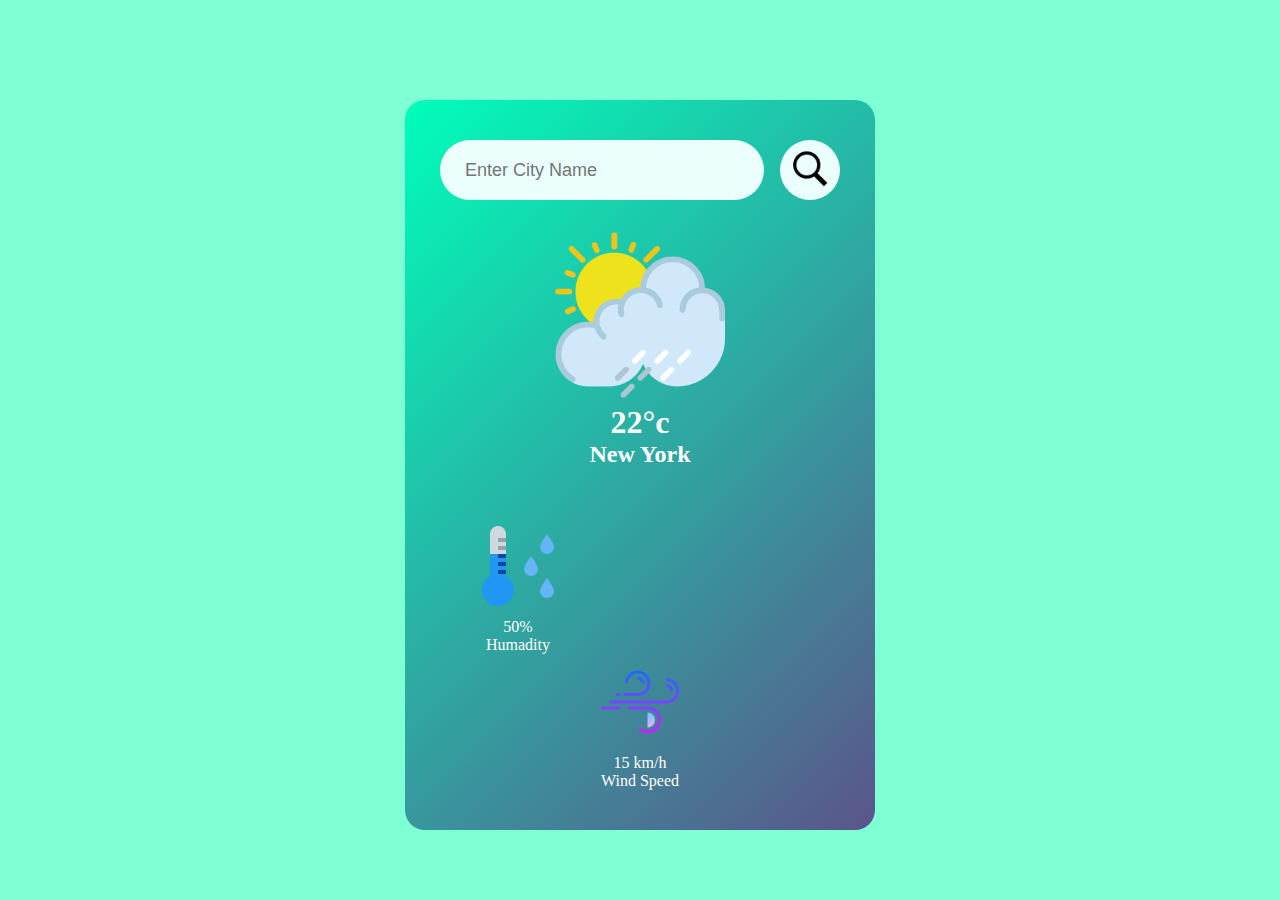
==== Weather-Report/index.html @ a19b0b9b "weather report" ====
<!DOCTYPE html>
<html lang="en">

<head>
    <meta charset="UTF-8">
    <meta name="viewport" content="width=device-width, initial-scale=1.0">
    <link rel="stylesheet" href="styles.css">
    <title>Weather Report</title>
</head>

<body>
    <div class="card">
        <div class="search">
            <input type="text" placeholder="Enter City Name" spellcheck="false">
            <button> <img src="icons8-search-50.png" alt="">
            </button>
        </div>
        <class="weather">
            <img src="summer-rain_136720.png" width="160px" alt="" class="weather-icon">
            <h1 class="temp"> 22°c</h1>
            <h2 class="City">New York</h2>


            <div class="details">
                <div class="col">
                    <img src="icons8-humidity-96.png" alt="">
                    <div>
                        <p class="humadity">50%</p>
                        <p>Humadity</p>
                    </div>
                </div>
            </div>

            <div class="col">
                <img src="icons8-wind-96.png" alt="">
                <div>
                    <p class="wind">15 km/h</p>
                    <p>Wind Speed</p>
                </div>
            </div>
            
        </div>
    </div>
</body>
<script src="script.js"></script>

</html>
---- Weather-Report/styles.css ----
*{
    margin: 0;
    padding: 0;
    box-sizing: border-box;
    
}
body{
    background-color: aquamarine;
}
.card{
    width: 90%;
    max-width: 470px;
    background:linear-gradient(135deg, #00feba, #5b548a);
    color: #ffff;
    margin: 100px auto 0;
    border-radius: 20px;
    padding: 40px 35px;
    text-align: center;

}
.search{
    width: 100%;
    display: flex;
    align-items: center;
    justify-content: space-between;

}
.search input{
    border: 0;
    outline: 0;
    background-color: #ebfffc;
    color: #555;
    padding: 10px 25px;
    height: 60px;
    border-radius: 30px;
    flex:1;
    margin-right: 16px;
    font-size: 18px;
}
.search button{
    border: 0;
    outline: 0;
    background-color: #ebfffc;
    border-radius: 50%;
    width: 60px;
    height: 60px;
    cursor: pointer;
}
.search button img{
    width: 40px;
}
.weather-icon{
       width: 170px;
       margin-top: 30px;
}
.weather h1{
    font-size: 80px;
    font-weight: 500;
}
.weather h2{
    font-size:45px;
    font-weight: 400;
    margin-top: -10px;
}
.details{
    display: flex;
    align-items: center;
    justify-content: space-between;
    padding: 0 30px;
    margin-top: 50px;
}
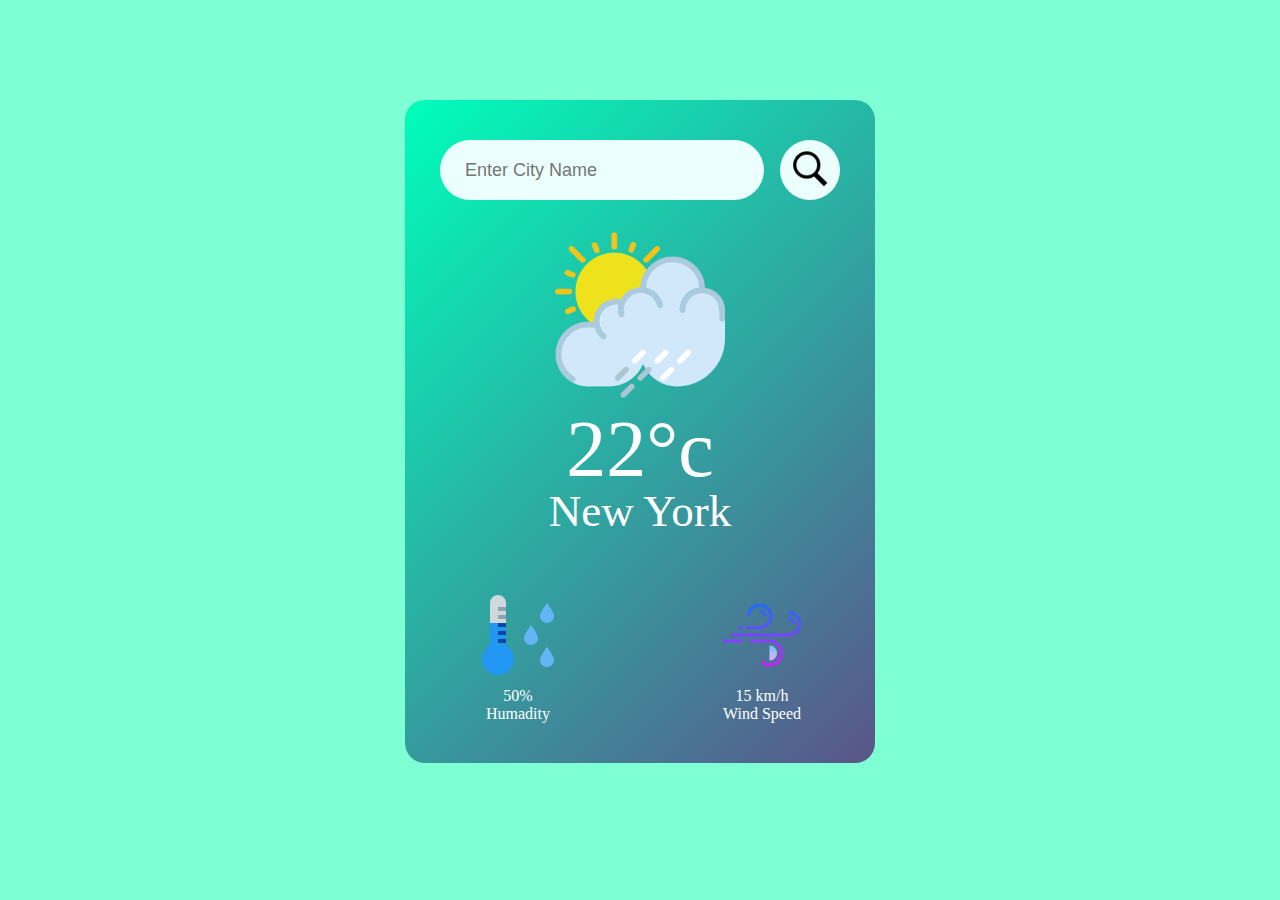
==== commit ad078c54: "weather report" ====
--- a/Weather-Report/index.html
+++ b/Weather-Report/index.html
@@ -15,13 +15,15 @@
             <button> <img src="icons8-search-50.png" alt="">
             </button>
         </div>
-        <class="weather">
+        <div class="weather">
             <img src="summer-rain_136720.png" width="160px" alt="" class="weather-icon">
             <h1 class="temp"> 22°c</h1>
             <h2 class="City">New York</h2>
 
 
             <div class="details">
+
+
                 <div class="col">
                     <img src="icons8-humidity-96.png" alt="">
                     <div>
@@ -29,16 +31,16 @@
                         <p>Humadity</p>
                     </div>
                 </div>
-            </div>
 
-            <div class="col">
-                <img src="icons8-wind-96.png" alt="">
-                <div>
-                    <p class="wind">15 km/h</p>
-                    <p>Wind Speed</p>
+
+                <div class="col">
+                    <img src="icons8-wind-96.png" alt="">
+                    <div>
+                        <p class="wind">15 km/h</p>
+                        <p>Wind Speed</p>
+                    </div>
                 </div>
             </div>
-            
         </div>
     </div>
 </body>
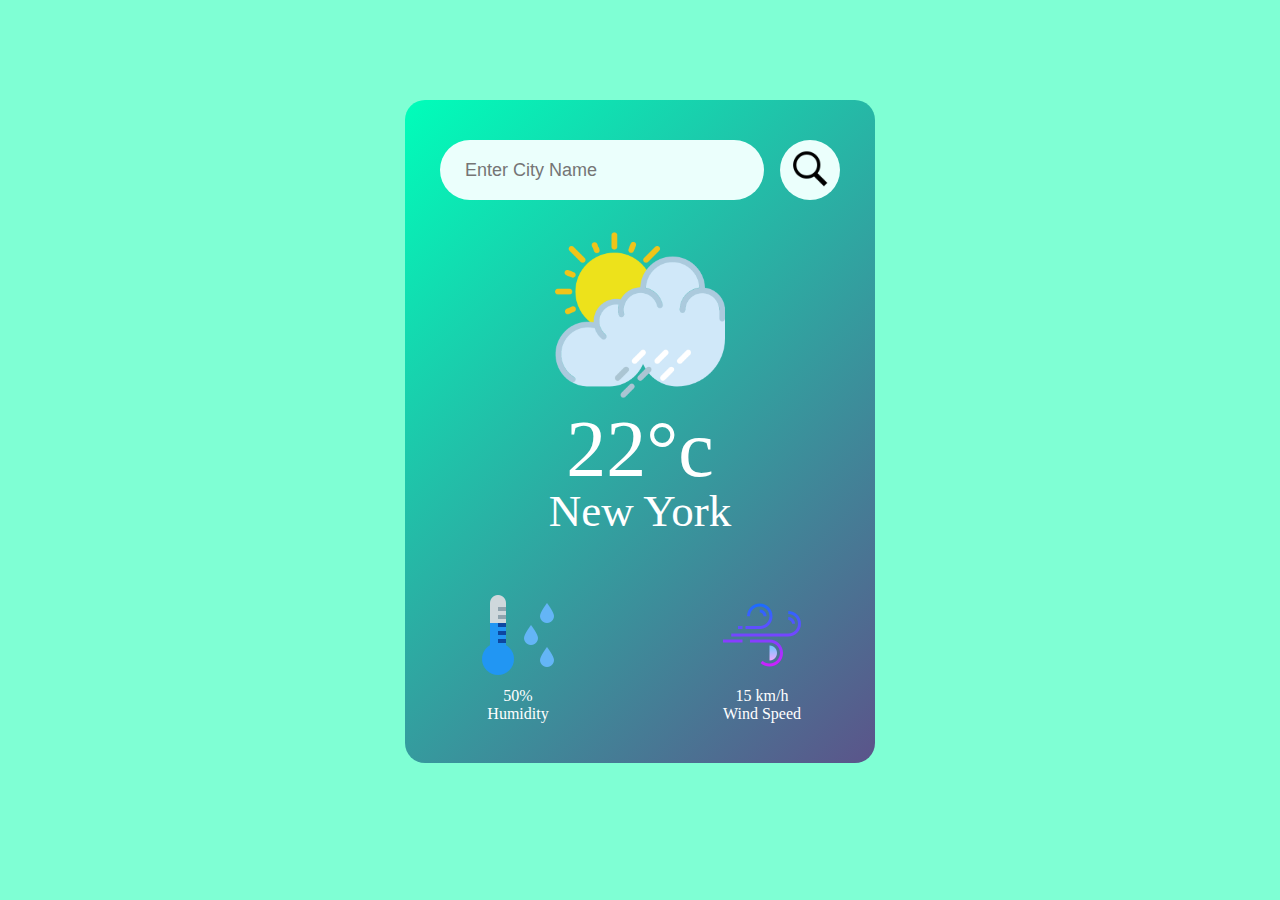
==== commit c608aedb: "weather-report" ====
--- a/Weather-Report/index.html
+++ b/Weather-Report/index.html
@@ -18,7 +18,7 @@
         <div class="weather">
             <img src="summer-rain_136720.png" width="160px" alt="" class="weather-icon">
             <h1 class="temp"> 22°c</h1>
-            <h2 class="City">New York</h2>
+            <h2 class="city">New York</h2>
 
 
             <div class="details">
@@ -27,8 +27,8 @@
                 <div class="col">
                     <img src="icons8-humidity-96.png" alt="">
                     <div>
-                        <p class="humadity">50%</p>
-                        <p>Humadity</p>
+                        <p class="humidity">50%</p>
+                        <p>Humidity</p>
                     </div>
                 </div>
 
